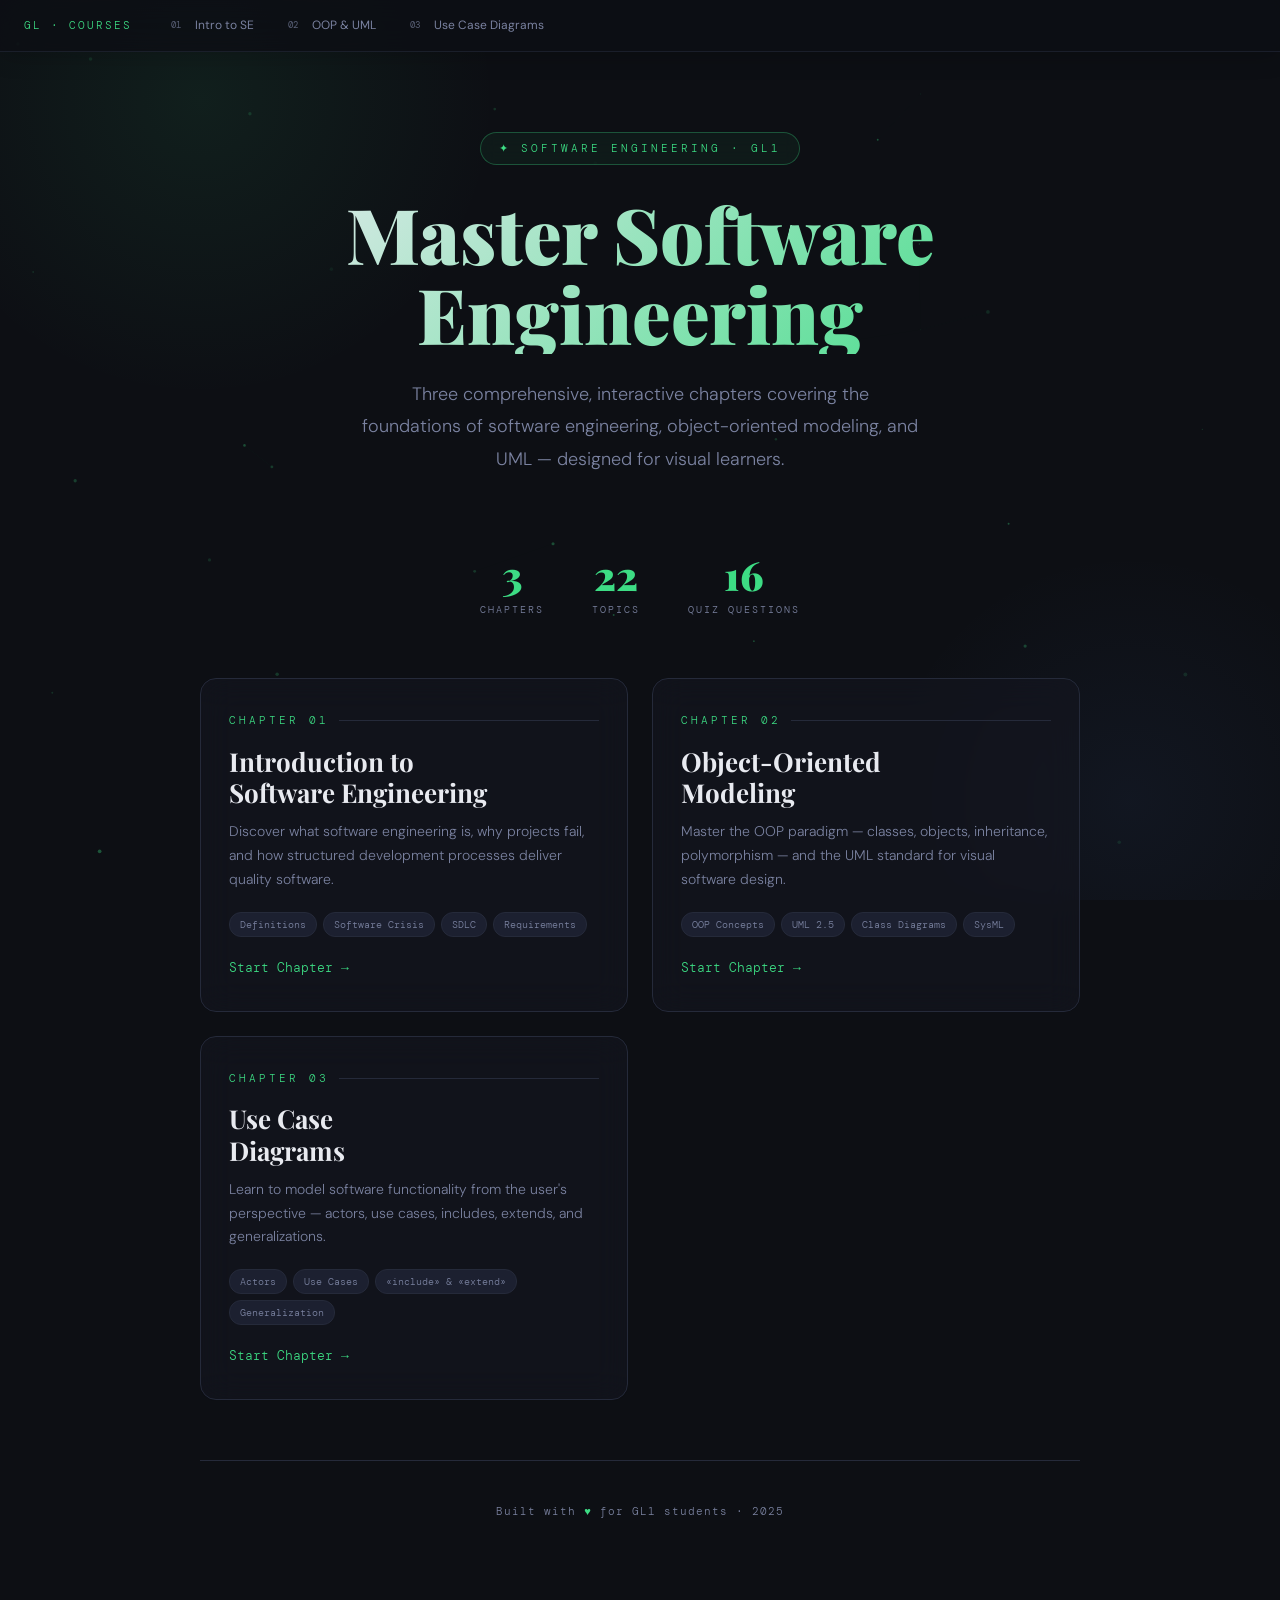
==== index.html @ 6710c25f "Initial commit" ====
<!DOCTYPE html>
<html lang="en">
<head>
<meta charset="UTF-8">
<meta name="viewport" content="width=device-width, initial-scale=1.0">
<title>GL — Software Engineering Courses</title>
<meta name="description" content="Interactive Software Engineering courses covering SE fundamentals, OOP & UML modeling, and Use Case Diagrams.">
<link rel="stylesheet" href="common.css">
<style>
  body { padding-top: 52px; overflow-x: hidden; }
  .sidebar, .hamburger { display: none !important; }
  .main { margin-left: 0; }

  /* Animated gradient background */
  .landing-bg {
    position: fixed;
    top: 0; left: 0; right: 0; bottom: 0;
    z-index: -1;
    background: var(--bg);
    overflow: hidden;
  }
  .landing-bg::before {
    content: '';
    position: absolute;
    width: 600px; height: 600px;
    border-radius: 50%;
    background: radial-gradient(circle, rgba(61,220,132,0.08), transparent 70%);
    top: -200px; left: -100px;
    animation: float1 15s ease-in-out infinite;
  }
  .landing-bg::after {
    content: '';
    position: absolute;
    width: 500px; height: 500px;
    border-radius: 50%;
    background: radial-gradient(circle, rgba(91,141,239,0.06), transparent 70%);
    bottom: -150px; right: -100px;
    animation: float2 18s ease-in-out infinite;
  }
  @keyframes float1 {
    0%, 100% { transform: translate(0, 0) scale(1); }
    33% { transform: translate(80px, 60px) scale(1.1); }
    66% { transform: translate(-40px, 30px) scale(0.95); }
  }
  @keyframes float2 {
    0%, 100% { transform: translate(0, 0) scale(1); }
    50% { transform: translate(-60px, -80px) scale(1.15); }
  }

  /* Particle canvas */
  #particles-canvas {
    position: fixed;
    top: 0; left: 0;
    width: 100%; height: 100%;
    z-index: -1;
    pointer-events: none;
  }

  .landing-container {
    max-width: 960px;
    margin: 0 auto;
    padding: 80px 40px 100px;
  }

  .landing-hero {
    text-align: center;
    margin-bottom: 80px;
  }

  .landing-badge {
    display: inline-flex;
    align-items: center;
    gap: 8px;
    font-family: 'DM Mono', monospace;
    font-size: 11px;
    color: var(--green);
    border: 1px solid rgba(61,220,132,0.3);
    padding: 6px 18px;
    border-radius: 20px;
    letter-spacing: 3px;
    text-transform: uppercase;
    margin-bottom: 28px;
    backdrop-filter: blur(8px);
    background: rgba(61,220,132,0.05);
    animation: badgePulse 3s ease-in-out infinite;
  }
  @keyframes badgePulse {
    0%, 100% { box-shadow: 0 0 0 0 rgba(61,220,132,0.15); }
    50% { box-shadow: 0 0 20px 4px rgba(61,220,132,0.1); }
  }

  .landing-hero h1 {
    font-family: 'Playfair Display', serif;
    font-size: clamp(48px, 6vw, 80px);
    font-weight: 900;
    line-height: 1.05;
    margin-bottom: 24px;
    background: linear-gradient(135deg, var(--text) 0%, var(--green) 50%, var(--blue) 100%);
    background-size: 200% 200%;
    -webkit-background-clip: text;
    -webkit-text-fill-color: transparent;
    background-clip: text;
    animation: gradientShift 6s ease-in-out infinite;
  }
  @keyframes gradientShift {
    0%, 100% { background-position: 0% 50%; }
    50% { background-position: 100% 50%; }
  }

  .landing-hero p {
    font-size: 18px;
    color: var(--muted);
    max-width: 560px;
    margin: 0 auto 40px;
    line-height: 1.8;
  }

  /* Stats bar */
  .stats-bar {
    display: flex;
    justify-content: center;
    gap: 48px;
    margin-bottom: 60px;
    flex-wrap: wrap;
  }
  .stat-item {
    text-align: center;
  }
  .stat-num {
    font-family: 'Playfair Display', serif;
    font-size: 40px;
    font-weight: 900;
    color: var(--green);
    line-height: 1;
    margin-bottom: 6px;
  }
  .stat-label {
    font-family: 'DM Mono', monospace;
    font-size: 10px;
    color: var(--muted);
    letter-spacing: 2px;
    text-transform: uppercase;
  }

  /* Course cards */
  .course-grid {
    display: grid;
    grid-template-columns: repeat(auto-fit, minmax(280px, 1fr));
    gap: 24px;
    margin-bottom: 60px;
  }

  .course-card {
    position: relative;
    background: rgba(20, 23, 32, 0.6);
    backdrop-filter: blur(16px);
    -webkit-backdrop-filter: blur(16px);
    border: 1px solid var(--border);
    border-radius: 16px;
    padding: 32px 28px;
    cursor: pointer;
    transition: all 0.4s cubic-bezier(0.23, 1, 0.32, 1);
    overflow: hidden;
    text-decoration: none;
    display: block;
  }
  .course-card::before {
    content: '';
    position: absolute;
    top: 0; left: 0;
    width: 100%; height: 3px;
    background: linear-gradient(90deg, var(--green), var(--blue));
    opacity: 0;
    transition: opacity 0.3s;
  }
  .course-card::after {
    content: '';
    position: absolute;
    inset: 0;
    border-radius: 16px;
    background: radial-gradient(circle at var(--mx, 50%) var(--my, 50%), rgba(61,220,132,0.06) 0%, transparent 60%);
    pointer-events: none;
    opacity: 0;
    transition: opacity 0.3s;
  }
  .course-card:hover {
    border-color: rgba(61,220,132,0.4);
    transform: translateY(-8px);
    box-shadow: 0 20px 60px rgba(0,0,0,0.4), 0 0 40px rgba(61,220,132,0.08);
  }
  .course-card:hover::before { opacity: 1; }
  .course-card:hover::after { opacity: 1; }

  .course-num {
    font-family: 'DM Mono', monospace;
    font-size: 11px;
    color: var(--green);
    letter-spacing: 3px;
    text-transform: uppercase;
    margin-bottom: 16px;
    display: flex;
    align-items: center;
    gap: 10px;
  }
  .course-num::after {
    content: '';
    flex: 1;
    height: 1px;
    background: var(--border);
  }

  .course-card h2 {
    font-family: 'Playfair Display', serif;
    font-size: 26px;
    font-weight: 700;
    margin-bottom: 12px;
    color: var(--text);
    line-height: 1.2;
  }
  .course-card p {
    font-size: 14px;
    color: var(--muted);
    line-height: 1.7;
    margin-bottom: 20px;
  }

  .course-topics {
    display: flex;
    gap: 6px;
    flex-wrap: wrap;
    margin-bottom: 20px;
  }
  .course-topics span {
    font-family: 'DM Mono', monospace;
    font-size: 10px;
    padding: 3px 10px;
    border-radius: 12px;
    background: var(--surface2);
    color: var(--muted);
    border: 1px solid var(--border);
  }

  .course-arrow {
    font-family: 'DM Mono', monospace;
    font-size: 13px;
    color: var(--green);
    display: flex;
    align-items: center;
    gap: 8px;
    transition: gap 0.3s;
  }
  .course-card:hover .course-arrow { gap: 14px; }

  /* Footer */
  .landing-footer {
    text-align: center;
    padding-top: 40px;
    border-top: 1px solid var(--border);
  }
  .landing-footer p {
    font-family: 'DM Mono', monospace;
    font-size: 11px;
    color: var(--muted);
    letter-spacing: 1px;
  }
  .landing-footer .accent { color: var(--green); }

  /* Stagger animations */
  .course-card {
    opacity: 0;
    transform: translateY(30px);
    animation: cardSlideIn 0.6s ease forwards;
  }
  .course-card:nth-child(1) { animation-delay: 0.2s; }
  .course-card:nth-child(2) { animation-delay: 0.35s; }
  .course-card:nth-child(3) { animation-delay: 0.5s; }

  @keyframes cardSlideIn {
    to { opacity: 1; transform: translateY(0); }
  }

  .stat-item {
    opacity: 0;
    animation: fadeUp 0.5s ease forwards;
  }
  .stat-item:nth-child(1) { animation-delay: 0.1s; }
  .stat-item:nth-child(2) { animation-delay: 0.2s; }
  .stat-item:nth-child(3) { animation-delay: 0.3s; }
  @keyframes fadeUp {
    from { opacity: 0; transform: translateY(20px); }
    to { opacity: 1; transform: translateY(0); }
  }

  @media (max-width: 600px) {
    .landing-container { padding: 40px 20px 60px; }
    .stats-bar { gap: 32px; }
    .course-grid { grid-template-columns: 1fr; }
  }
</style>
</head>
<body>

<!-- UNIFIED HEADER -->
<header class="site-header">
  <a class="site-header-brand" href="#">GL · Courses</a>
  <button class="site-header-toggle" onclick="document.querySelector('.site-header-nav').classList.toggle('open')">☰</button>
  <nav class="site-header-nav">
    <a href="software_engineering_course.html"><span class="nav-num">01</span> Intro to SE</a>
    <a href="oop-uml-course.html"><span class="nav-num">02</span> OOP & UML</a>
    <a href="uml-ucd-tutorial.html"><span class="nav-num">03</span> Use Case Diagrams</a>
  </nav>
</header>

<div class="landing-bg"></div>
<canvas id="particles-canvas"></canvas>

<div class="landing-container">

  <div class="landing-hero">
    <div class="landing-badge">✦ Software Engineering · GL1</div>
    <h1>Master Software<br>Engineering</h1>
    <p>Three comprehensive, interactive chapters covering the foundations of software engineering, object-oriented modeling, and UML — designed for visual learners.</p>
  </div>

  <div class="stats-bar">
    <div class="stat-item">
      <div class="stat-num" id="stat1">0</div>
      <div class="stat-label">Chapters</div>
    </div>
    <div class="stat-item">
      <div class="stat-num" id="stat2">0</div>
      <div class="stat-label">Topics</div>
    </div>
    <div class="stat-item">
      <div class="stat-num" id="stat3">0</div>
      <div class="stat-label">Quiz Questions</div>
    </div>
  </div>

  <div class="course-grid">
    <a class="course-card" href="software_engineering_course.html" id="card1">
      <div class="course-num">Chapter 01</div>
      <h2>Introduction to<br>Software Engineering</h2>
      <p>Discover what software engineering is, why projects fail, and how structured development processes deliver quality software.</p>
      <div class="course-topics">
        <span>Definitions</span>
        <span>Software Crisis</span>
        <span>SDLC</span>
        <span>Requirements</span>
      </div>
      <div class="course-arrow">Start Chapter →</div>
    </a>

    <a class="course-card" href="oop-uml-course.html" id="card2">
      <div class="course-num">Chapter 02</div>
      <h2>Object-Oriented<br>Modeling</h2>
      <p>Master the OOP paradigm — classes, objects, inheritance, polymorphism — and the UML standard for visual software design.</p>
      <div class="course-topics">
        <span>OOP Concepts</span>
        <span>UML 2.5</span>
        <span>Class Diagrams</span>
        <span>SysML</span>
      </div>
      <div class="course-arrow">Start Chapter →</div>
    </a>

    <a class="course-card" href="uml-ucd-tutorial.html" id="card3">
      <div class="course-num">Chapter 03</div>
      <h2>Use Case<br>Diagrams</h2>
      <p>Learn to model software functionality from the user's perspective — actors, use cases, includes, extends, and generalizations.</p>
      <div class="course-topics">
        <span>Actors</span>
        <span>Use Cases</span>
        <span>«include» & «extend»</span>
        <span>Generalization</span>
      </div>
      <div class="course-arrow">Start Chapter →</div>
    </a>
  </div>

  <div class="landing-footer">
    <p>Built with <span class="accent">♥</span> for GL1 students · 2025</p>
  </div>
</div>

<script>
// Animated counter
function animateCounter(id, target, duration = 1200) {
  const el = document.getElementById(id);
  let start = 0;
  const step = (timestamp) => {
    if (!start) start = timestamp;
    const progress = Math.min((timestamp - start) / duration, 1);
    const eased = 1 - Math.pow(1 - progress, 3);
    el.textContent = Math.round(eased * target);
    if (progress < 1) requestAnimationFrame(step);
  };
  requestAnimationFrame(step);
}
setTimeout(() => animateCounter('stat1', 3, 800), 300);
setTimeout(() => animateCounter('stat2', 22, 1000), 500);
setTimeout(() => animateCounter('stat3', 16, 1200), 700);

// Mouse glow on cards
document.querySelectorAll('.course-card').forEach(card => {
  card.addEventListener('mousemove', e => {
    const rect = card.getBoundingClientRect();
    card.style.setProperty('--mx', ((e.clientX - rect.left) / rect.width * 100) + '%');
    card.style.setProperty('--my', ((e.clientY - rect.top) / rect.height * 100) + '%');
  });
});

// Particle animation
(function() {
  const canvas = document.getElementById('particles-canvas');
  const ctx = canvas.getContext('2d');
  let particles = [];
  const count = 40;

  function resize() {
    canvas.width = window.innerWidth;
    canvas.height = window.innerHeight;
  }
  resize();
  window.addEventListener('resize', resize);

  class Particle {
    constructor() {
      this.reset();
    }
    reset() {
      this.x = Math.random() * canvas.width;
      this.y = Math.random() * canvas.height;
      this.vx = (Math.random() - 0.5) * 0.3;
      this.vy = (Math.random() - 0.5) * 0.3;
      this.radius = Math.random() * 1.5 + 0.5;
      this.opacity = Math.random() * 0.3 + 0.05;
    }
    update() {
      this.x += this.vx;
      this.y += this.vy;
      if (this.x < 0 || this.x > canvas.width) this.vx *= -1;
      if (this.y < 0 || this.y > canvas.height) this.vy *= -1;
    }
    draw() {
      ctx.beginPath();
      ctx.arc(this.x, this.y, this.radius, 0, Math.PI * 2);
      ctx.fillStyle = `rgba(61, 220, 132, ${this.opacity})`;
      ctx.fill();
    }
  }

  for (let i = 0; i < count; i++) particles.push(new Particle());

  function animate() {
    ctx.clearRect(0, 0, canvas.width, canvas.height);
    particles.forEach(p => { p.update(); p.draw(); });
    // Lines between close particles
    for (let i = 0; i < particles.length; i++) {
      for (let j = i + 1; j < particles.length; j++) {
        const dx = particles[i].x - particles[j].x;
        const dy = particles[i].y - particles[j].y;
        const dist = Math.sqrt(dx*dx + dy*dy);
        if (dist < 120) {
          ctx.beginPath();
          ctx.moveTo(particles[i].x, particles[i].y);
          ctx.lineTo(particles[j].x, particles[j].y);
          ctx.strokeStyle = `rgba(61, 220, 132, ${0.06 * (1 - dist/120)})`;
          ctx.lineWidth = 0.5;
          ctx.stroke();
        }
      }
    }
    requestAnimationFrame(animate);
  }
  animate();
})();
</script>
</body>
</html>
---- common.css ----
/* ============================================================
   GL COURSE — COMMON STYLESHEET
   Unified dark theme based on oop-uml-course design
   ============================================================ */

@import url('https://fonts.googleapis.com/css2?family=Playfair+Display:wght@400;700;900&family=DM+Mono:wght@300;400;500&family=DM+Sans:wght@300;400;500&display=swap');

:root {
  --bg: #0d0f14;
  --surface: #141720;
  --surface2: #1c2030;
  --border: #252a3a;
  --green: #3ddc84;
  --green-dim: #1a4033;
  --gold: #f0b429;
  --blue: #5b8def;
  --red: #e05f5f;
  --text: #e8eaf0;
  --muted: #7a82a0;
  --accent: #3ddc84;
}

* { margin: 0; padding: 0; box-sizing: border-box; }
html { scroll-behavior: smooth; }

body {
  background: var(--bg);
  color: var(--text);
  font-family: 'DM Sans', sans-serif;
  font-weight: 300;
  line-height: 1.7;
  overflow-x: hidden;
}

/* Scroll-to-top button */
.scroll-top-btn {
  position: fixed;
  bottom: 28px; right: 28px;
  width: 44px; height: 44px;
  border-radius: 12px;
  background: rgba(61,220,132,0.15);
  backdrop-filter: blur(12px);
  -webkit-backdrop-filter: blur(12px);
  border: 1px solid rgba(61,220,132,0.25);
  color: var(--green);
  font-size: 20px;
  cursor: pointer;
  z-index: 999;
  display: flex; align-items: center; justify-content: center;
  opacity: 0; pointer-events: none;
  transform: translateY(12px);
  transition: all 0.3s cubic-bezier(0.23,1,0.32,1);
}
.scroll-top-btn.visible { opacity: 1; pointer-events: auto; transform: translateY(0); }
.scroll-top-btn:hover { background: var(--green); color: #0d1a14; transform: translateY(-3px); box-shadow: 0 8px 24px rgba(61,220,132,0.25); }

/* Stagger entrance for cards */
.card-grid .card, .def-grid .def-card, .quality-card, .model-card, .actor-card {
  opacity: 0;
  animation: staggerIn 0.5s ease forwards;
}
@keyframes staggerIn {
  from { opacity: 0; transform: translateY(18px); }
  to { opacity: 1; transform: translateY(0); }
}
.card-grid .card:nth-child(1), .def-grid .def-card:nth-child(1) { animation-delay: 0.05s; }
.card-grid .card:nth-child(2), .def-grid .def-card:nth-child(2) { animation-delay: 0.1s; }
.card-grid .card:nth-child(3), .def-grid .def-card:nth-child(3) { animation-delay: 0.15s; }
.card-grid .card:nth-child(4) { animation-delay: 0.2s; }
.card-grid .card:nth-child(5) { animation-delay: 0.25s; }

/* ============================================================
   UNIFIED TOP HEADER — CROSS-PAGE NAVIGATION
   ============================================================ */
.site-header {
  position: fixed;
  top: 0; left: 0; right: 0;
  z-index: 500;
  height: 52px;
  background: rgba(13, 15, 20, 0.85);
  backdrop-filter: blur(20px) saturate(1.4);
  -webkit-backdrop-filter: blur(20px) saturate(1.4);
  border-bottom: 1px solid rgba(37, 42, 58, 0.6);
  display: flex;
  align-items: center;
  padding: 0 24px;
  gap: 8px;
  box-shadow: 0 4px 24px rgba(0,0,0,0.2);
}

.site-header-brand {
  font-family: 'DM Mono', monospace;
  font-size: 11px;
  color: var(--green);
  letter-spacing: 2px;
  text-transform: uppercase;
  margin-right: 16px;
  flex-shrink: 0;
  text-decoration: none;
}

.site-header-nav {
  display: flex;
  gap: 4px;
  flex-wrap: wrap;
  list-style: none;
}

.site-header-nav a {
  display: inline-flex;
  align-items: center;
  gap: 6px;
  padding: 6px 14px;
  border-radius: 6px;
  font-size: 12px;
  font-weight: 400;
  color: var(--muted);
  text-decoration: none;
  transition: all 0.2s ease;
  border: 1px solid transparent;
  white-space: nowrap;
}

.site-header-nav a:hover {
  color: var(--text);
  background: var(--surface2);
}

.site-header-nav a.active {
  color: var(--green);
  background: var(--green-dim);
  border-color: #2a5042;
}

.site-header-nav .nav-num {
  font-family: 'DM Mono', monospace;
  font-size: 9px;
  color: var(--muted);
  opacity: 0.7;
}

/* Offset body for fixed header */
body {
  padding-top: 52px;
}

/* Mobile header */
.site-header-toggle {
  display: none;
  background: none;
  border: none;
  color: var(--text);
  font-size: 20px;
  cursor: pointer;
  padding: 4px 8px;
  margin-left: auto;
}

@media (max-width: 768px) {
  .site-header {
    flex-wrap: wrap;
    height: auto;
    padding: 10px 16px;
  }
  .site-header-toggle {
    display: block;
  }
  .site-header-nav {
    display: none;
    width: 100%;
    flex-direction: column;
    padding-top: 8px;
  }
  .site-header-nav.open {
    display: flex;
  }
  .site-header-nav a {
    padding: 10px 14px;
  }
}

/* ============================================================
   SIDEBAR
   ============================================================ */
.sidebar {
  position: fixed;
  left: 0; top: 52px; bottom: 0;
  width: 260px;
  background: rgba(20, 23, 32, 0.92);
  backdrop-filter: blur(16px);
  -webkit-backdrop-filter: blur(16px);
  border-right: 1px solid rgba(37, 42, 58, 0.5);
  padding: 32px 0;
  overflow-y: auto;
  z-index: 100;
  transition: transform 0.35s cubic-bezier(0.23,1,0.32,1);
}

.logo {
  padding: 0 24px 28px;
  border-bottom: 1px solid var(--border);
  margin-bottom: 20px;
}

.logo-label {
  font-family: 'DM Mono', monospace;
  font-size: 10px;
  color: var(--green);
  letter-spacing: 3px;
  text-transform: uppercase;
  display: block;
  margin-bottom: 4px;
}

.logo-title {
  font-family: 'Playfair Display', serif;
  font-size: 18px;
  font-weight: 700;
  line-height: 1.2;
}

.nav-section {
  padding: 0 16px;
  margin-bottom: 8px;
}

.nav-section-title {
  font-family: 'DM Mono', monospace;
  font-size: 9px;
  color: var(--muted);
  letter-spacing: 2px;
  text-transform: uppercase;
  padding: 8px 8px 6px;
}

.nav-item {
  display: block;
  padding: 9px 12px;
  border-radius: 8px;
  font-size: 13px;
  color: var(--muted);
  cursor: pointer;
  transition: all 0.2s;
  text-decoration: none;
  border: 1px solid transparent;
  margin-bottom: 2px;
  background: none;
  width: 100%;
  text-align: left;
  font-family: 'DM Sans', sans-serif;
}

.nav-item:hover { color: var(--text); background: var(--surface2); }
.nav-item.active {
  color: var(--green);
  background: var(--green-dim);
  border-color: #2a5042;
}

.nav-num {
  font-family: 'DM Mono', monospace;
  font-size: 10px;
  color: var(--muted);
  margin-right: 8px;
}

/* ============================================================
   MAIN CONTENT AREA
   ============================================================ */
.main {
  margin-left: 260px;
  min-height: 100vh;
}

.section {
  display: none;
  padding: 60px 80px;
  max-width: 860px;
  animation: fadeIn 0.4s ease;
}

.section.active { display: block; }

@keyframes fadeIn {
  from { opacity: 0; transform: translateY(16px); }
  to { opacity: 1; transform: translateY(0); }
}

/* ============================================================
   HERO
   ============================================================ */
.hero {
  min-height: 100vh;
  display: flex;
  flex-direction: column;
  justify-content: center;
  padding: 80px;
  background: radial-gradient(ellipse at 20% 50%, rgba(26,40,64,0.7) 0%, transparent 60%),
              radial-gradient(ellipse at 80% 20%, rgba(26,48,32,0.5) 0%, transparent 50%),
              radial-gradient(circle at 50% 80%, rgba(91,141,239,0.04) 0%, transparent 40%);
}

.hero-tag {
  font-family: 'DM Mono', monospace;
  font-size: 11px;
  color: var(--green);
  letter-spacing: 3px;
  text-transform: uppercase;
  margin-bottom: 20px;
  display: flex;
  align-items: center;
  gap: 12px;
}

.hero-tag::before {
  content: '';
  display: block;
  width: 32px;
  height: 1px;
  background: var(--green);
}

.hero h1 {
  font-family: 'Playfair Display', serif;
  font-size: clamp(42px, 5vw, 68px);
  font-weight: 900;
  line-height: 1.05;
  margin-bottom: 24px;
  max-width: 700px;
}

.hero h1 em {
  font-style: italic;
  color: var(--green);
}

.hero p {
  font-size: 17px;
  color: var(--muted);
  max-width: 500px;
  margin-bottom: 40px;
  line-height: 1.8;
}

.btn-start {
  display: inline-flex;
  align-items: center;
  gap: 10px;
  background: var(--green);
  color: #0d1a14;
  font-family: 'DM Mono', monospace;
  font-size: 13px;
  font-weight: 500;
  letter-spacing: 1px;
  padding: 14px 28px;
  border-radius: 8px;
  cursor: pointer;
  border: none;
  transition: all 0.2s;
  text-transform: uppercase;
}

.btn-start:hover { background: #52f09a; transform: translateY(-2px); box-shadow: 0 8px 24px rgba(61,220,132,0.3); }

.toc-grid {
  display: grid;
  grid-template-columns: 1fr 1fr;
  gap: 12px;
  margin-top: 48px;
}

.toc-card {
  background: rgba(20, 23, 32, 0.6);
  backdrop-filter: blur(8px);
  border: 1px solid var(--border);
  border-radius: 10px;
  padding: 16px 20px;
  cursor: pointer;
  transition: all 0.35s cubic-bezier(0.23,1,0.32,1);
}

.toc-card:hover {
  border-color: var(--green);
  background: var(--green-dim);
  transform: translateY(-3px);
  box-shadow: 0 8px 24px rgba(0,0,0,0.3);
}

.toc-card-num {
  font-family: 'DM Mono', monospace;
  font-size: 10px;
  color: var(--green);
  margin-bottom: 4px;
}

.toc-card-title { font-size: 14px; color: var(--text); }

/* ============================================================
   TYPOGRAPHY
   ============================================================ */
.section-tag {
  font-family: 'DM Mono', monospace;
  font-size: 10px;
  color: var(--green);
  letter-spacing: 3px;
  text-transform: uppercase;
  display: flex;
  align-items: center;
  gap: 12px;
  margin-bottom: 16px;
}

.section-tag::before {
  content: '';
  display: block;
  width: 24px; height: 1px;
  background: var(--green);
}

h2 {
  font-family: 'Playfair Display', serif;
  font-size: 42px;
  font-weight: 700;
  line-height: 1.15;
  margin-bottom: 32px;
}

h3 {
  font-family: 'Playfair Display', serif;
  font-size: 22px;
  font-weight: 700;
  margin: 40px 0 16px;
  color: var(--text);
}

p { font-size: 16px; color: var(--muted); margin-bottom: 16px; line-height: 1.85; }
p strong { color: var(--text); font-weight: 500; }

/* ============================================================
   CARDS
   ============================================================ */
.card-grid {
  display: grid;
  grid-template-columns: repeat(auto-fit, minmax(200px, 1fr));
  gap: 16px;
  margin: 28px 0;
}

.card {
  background: rgba(20, 23, 32, 0.7);
  backdrop-filter: blur(8px);
  border: 1px solid var(--border);
  border-radius: 12px;
  padding: 24px;
  position: relative;
  overflow: hidden;
  transition: all 0.35s cubic-bezier(0.23,1,0.32,1);
}

.card:hover {
  border-color: rgba(61,220,132,0.4);
  transform: translateY(-5px);
  box-shadow: 0 12px 40px rgba(0,0,0,0.3), 0 0 20px rgba(61,220,132,0.06);
}

.card-icon {
  font-size: 28px;
  margin-bottom: 12px;
  display: block;
}

.card-title {
  font-family: 'DM Mono', monospace;
  font-size: 12px;
  color: var(--green);
  margin-bottom: 8px;
  text-transform: uppercase;
  letter-spacing: 1px;
}

.card-body { font-size: 14px; color: var(--muted); line-height: 1.6; }

/* ============================================================
   DEFINITION BOX
   ============================================================ */
.def-box {
  background: var(--surface2);
  border-left: 3px solid var(--green);
  border-radius: 0 10px 10px 0;
  padding: 20px 24px;
  margin: 24px 0;
}

.def-box .def-label {
  font-family: 'DM Mono', monospace;
  font-size: 10px;
  color: var(--green);
  letter-spacing: 2px;
  text-transform: uppercase;
  margin-bottom: 6px;
}

.def-box p { margin: 0; font-size: 15px; }

/* ============================================================
   CODE BLOCK
   ============================================================ */
.code-block {
  background: #0a0c10;
  border: 1px solid var(--border);
  border-radius: 10px;
  padding: 20px 24px;
  font-family: 'DM Mono', monospace;
  font-size: 13px;
  line-height: 1.8;
  margin: 20px 0;
  overflow-x: auto;
  color: #c9d1e9;
}

.code-block .kw { color: var(--blue); }
.code-block .cn { color: var(--gold); }
.code-block .cm { color: var(--muted); font-style: italic; }
.code-block .st { color: var(--green); }

/* ============================================================
   UML CLASS DIAGRAMS
   ============================================================ */
.uml-class {
  background: var(--surface);
  border: 2px solid var(--blue);
  border-radius: 4px;
  width: 220px;
  margin: 20px auto;
  font-family: 'DM Mono', monospace;
  font-size: 13px;
  overflow: hidden;
}

.uml-class-name {
  background: var(--blue);
  color: #0d0f14;
  font-weight: 500;
  text-align: center;
  padding: 8px;
  font-size: 14px;
  letter-spacing: 0.5px;
}

.uml-class-section {
  padding: 10px 14px;
  border-top: 1px solid var(--border);
  color: var(--muted);
  font-size: 12px;
}

.uml-class-section div { padding: 2px 0; }

/* ============================================================
   DIAGRAM AREA
   ============================================================ */
.diagram-area {
  background: var(--surface2);
  border: 1px solid var(--border);
  border-radius: 12px;
  padding: 32px;
  margin: 28px 0;
  text-align: center;
}

/* ============================================================
   PILLS / BADGES
   ============================================================ */
.pill {
  display: inline-block;
  background: var(--green-dim);
  color: var(--green);
  border: 1px solid #2a5042;
  border-radius: 20px;
  padding: 4px 14px;
  font-family: 'DM Mono', monospace;
  font-size: 11px;
  margin: 4px;
  letter-spacing: 0.5px;
}

.pill.blue { background: #1a2040; color: var(--blue); border-color: #2a3060; }
.pill.gold { background: #2a2010; color: var(--gold); border-color: #4a3820; }
.pill.red { background: #2a1010; color: var(--red); border-color: #4a2020; }

/* ============================================================
   TABLE
   ============================================================ */
table {
  width: 100%;
  border-collapse: collapse;
  margin: 24px 0;
  font-size: 14px;
}

thead tr {
  background: var(--surface2);
  border-bottom: 2px solid var(--green);
}

th {
  padding: 12px 16px;
  text-align: left;
  font-family: 'DM Mono', monospace;
  font-size: 11px;
  color: var(--green);
  letter-spacing: 1px;
  text-transform: uppercase;
}

td {
  padding: 12px 16px;
  border-bottom: 1px solid var(--border);
  color: var(--muted);
}

tr:hover td { background: var(--surface2); color: var(--text); }

/* ============================================================
   QUOTE
   ============================================================ */
.quote {
  border-left: 2px solid var(--gold);
  padding: 16px 24px;
  margin: 28px 0;
  font-family: 'Playfair Display', serif;
  font-style: italic;
  font-size: 18px;
  color: var(--text);
}

.quote cite {
  display: block;
  font-family: 'DM Mono', monospace;
  font-style: normal;
  font-size: 11px;
  color: var(--gold);
  margin-top: 8px;
  letter-spacing: 1px;
}

/* ============================================================
   PROGRESS BAR
   ============================================================ */
.progress-bar {
  height: 4px;
  background: var(--border);
  border-radius: 3px;
  margin: 28px 0 40px;
  overflow: hidden;
}

.progress-fill {
  height: 100%;
  background: linear-gradient(90deg, var(--green), var(--blue), var(--green));
  background-size: 200% 100%;
  border-radius: 3px;
  transition: width 0.6s cubic-bezier(0.23,1,0.32,1);
  animation: shimmer 3s ease-in-out infinite;
  box-shadow: 0 0 8px rgba(61,220,132,0.3);
}
@keyframes shimmer {
  0%, 100% { background-position: 0% 50%; }
  50% { background-position: 100% 50%; }
}

/* ============================================================
   NAVIGATION BUTTONS
   ============================================================ */
.nav-buttons {
  display: flex;
  gap: 16px;
  margin-top: 60px;
  padding-top: 32px;
  border-top: 1px solid var(--border);
}

.btn-nav {
  flex: 1;
  padding: 14px 20px;
  border-radius: 8px;
  font-family: 'DM Mono', monospace;
  font-size: 12px;
  letter-spacing: 1px;
  cursor: pointer;
  text-transform: uppercase;
  transition: all 0.2s;
  border: 1px solid var(--border);
  background: var(--surface);
  color: var(--muted);
  text-align: center;
}

.btn-nav:hover { border-color: var(--green); color: var(--green); }
.btn-nav.primary { background: var(--green); color: #0d1a14; border-color: var(--green); }
.btn-nav.primary:hover { background: #52f09a; }

/* ============================================================
   QUIZ
   ============================================================ */
.quiz-question {
  background: var(--surface);
  border: 1px solid var(--border);
  border-radius: 12px;
  padding: 28px;
  margin: 24px 0;
}

.quiz-q { font-size: 16px; color: var(--text); margin-bottom: 20px; font-weight: 400; }

.quiz-options { display: flex; flex-direction: column; gap: 10px; }

.quiz-option {
  padding: 13px 18px;
  border-radius: 8px;
  border: 1px solid var(--border);
  background: var(--surface2);
  cursor: pointer;
  font-size: 14px;
  color: var(--muted);
  transition: all 0.25s cubic-bezier(0.23,1,0.32,1);
  text-align: left;
  font-family: 'DM Sans', sans-serif;
}

.quiz-option:hover:not(.correct):not(.wrong) {
  border-color: var(--blue);
  color: var(--text);
  transform: translateX(4px);
  box-shadow: 0 2px 12px rgba(91,141,239,0.1);
}
.quiz-option.correct { border-color: var(--green); background: var(--green-dim); color: var(--green); }
.quiz-option.wrong { border-color: var(--red); background: #2a1010; color: var(--red); }

.quiz-feedback {
  margin-top: 14px;
  padding: 12px 16px;
  border-radius: 8px;
  font-size: 14px;
  display: none;
}

.quiz-feedback.show,
.quiz-feedback.correct,
.quiz-feedback.wrong { display: block; }
.quiz-feedback.correct { background: var(--green-dim); color: var(--green); border: 1px solid #2a5042; }
.quiz-feedback.wrong { background: #2a1010; color: var(--red); border: 1px solid #4a2020; }

/* ============================================================
   RELATIONSHIPS & HIGHLIGHTS
   ============================================================ */
.rel-diagram {
  display: flex;
  align-items: center;
  justify-content: center;
  gap: 0;
  margin: 24px 0;
  flex-wrap: wrap;
}

.rel-node {
  background: var(--surface);
  border: 2px solid var(--blue);
  border-radius: 8px;
  padding: 10px 20px;
  font-family: 'DM Mono', monospace;
  font-size: 13px;
  color: var(--blue);
}

.rel-arrow {
  font-size: 24px;
  color: var(--muted);
  padding: 0 8px;
}

.highlight { color: var(--green); }

/* ============================================================
   SVG HELPERS
   ============================================================ */
.svg-wrap { overflow-x: auto; }
svg text { font-family: 'DM Mono', monospace; }

/* ============================================================
   CALLOUT / HIGHLIGHT BOX (ported from other pages)
   ============================================================ */
.callout {
  border-left: 3px solid var(--blue);
  background: var(--surface2);
  padding: 16px 20px;
  border-radius: 0 10px 10px 0;
  margin: 24px 0;
  font-size: 15px;
  color: var(--muted);
}
.callout.orange { border-color: var(--gold); }
.callout.green { border-color: var(--green); }
.callout strong { display: block; margin-bottom: 6px; font-weight: 500; color: var(--text); }

.highlight-box {
  background: var(--green-dim);
  border-left: 4px solid var(--green);
  border-radius: 0 10px 10px 0;
  padding: 16px 20px;
  margin: 24px 0;
  font-size: 15px;
  line-height: 1.7;
  color: var(--green);
  font-weight: 400;
}

/* ============================================================
   STEPS
   ============================================================ */
.steps { counter-reset: step; }
.step {
  display: flex; gap: 16px; margin-bottom: 20px;
  align-items: flex-start;
}
.step-num {
  counter-increment: step;
  flex-shrink: 0;
  width: 36px; height: 36px;
  background: var(--green);
  color: #0d1a14;
  border-radius: 8px;
  display: flex; align-items: center; justify-content: center;
  font-family: 'DM Mono', monospace;
  font-size: 13px; font-weight: 500;
}
.step-num::before { content: counter(step); }
.step-body { padding-top: 4px; }
.step-body strong { display: block; font-weight: 500; margin-bottom: 4px; color: var(--text); }

/* ============================================================
   DIAGRAM WRAP (for inline SVG diagrams)
   ============================================================ */
.diagram-wrap {
  background: var(--surface2);
  border: 1px solid var(--border);
  border-radius: 12px;
  padding: 24px;
  margin: 24px 0;
  overflow-x: auto;
  text-align: center;
}
.diagram-wrap svg { display: block; margin: 0 auto; max-width: 100%; }

/* ============================================================
   EXAMPLE BOX
   ============================================================ */
.example-box {
  border: 2px dashed var(--blue);
  border-radius: 10px;
  padding: 20px;
  margin: 24px 0;
  background: rgba(91, 141, 239, 0.05);
  color: var(--muted);
  font-size: 14px;
}
.example-box .ex-label {
  font-family: 'DM Mono', monospace;
  font-size: 10px;
  color: var(--blue);
  text-transform: uppercase;
  letter-spacing: 2px;
  margin-bottom: 8px;
}

/* ============================================================
   BADGE
   ============================================================ */
.badge {
  display: inline-block;
  font-family: 'DM Mono', monospace;
  font-size: 10px; padding: 3px 10px;
  border-radius: 4px; font-weight: 500;
  letter-spacing: 0.5px; text-transform: uppercase;
  margin-right: 4px;
}
.badge-blue { background: #1a2040; color: var(--blue); }
.badge-orange { background: #2a2010; color: var(--gold); }
.badge-green { background: var(--green-dim); color: var(--green); }

/* ============================================================
   RELATION TABS
   ============================================================ */
.relation-tabs {
  display: flex; gap: 8px; flex-wrap: wrap;
  margin-bottom: 16px;
}
.rtab {
  font-family: 'DM Mono', monospace;
  font-size: 12px; padding: 8px 16px;
  border-radius: 8px;
  border: 1px solid var(--border);
  background: transparent; cursor: pointer;
  transition: all 0.2s; color: var(--muted);
  font-weight: 400;
}
.rtab.active, .rtab:hover {
  background: var(--green); border-color: var(--green);
  color: #0d1a14;
}
.rpanel { display: none; }
.rpanel.active { display: block; }

/* ============================================================
   SCROLLSPY DOTS
   ============================================================ */
.scrollspy {
  position: fixed; right: 1.5rem; top: 50%;
  transform: translateY(-50%);
  display: flex; flex-direction: column; gap: 8px;
  z-index: 50;
}
.spy-dot {
  width: 8px; height: 8px;
  border-radius: 50%;
  background: var(--border);
  cursor: pointer;
  transition: background 0.2s, transform 0.2s;
  border: none;
}
.spy-dot.active { background: var(--green); transform: scale(1.5); }

/* ============================================================
   PROGRESS BAR (alternate for non-sidebar pages)
   ============================================================ */
.progress-bar-wrap {
  max-width: 560px; margin: 0 auto;
  background: rgba(255,255,255,.08);
  border-radius: 4px; height: 6px; overflow: hidden;
}
.progress-bar-fill {
  height: 100%; background: var(--green);
  width: 0%; transition: width 0.5s ease;
  border-radius: 4px;
}
.progress-label {
  font-family: 'DM Mono', monospace;
  font-size: 12px; color: var(--muted);
  margin-top: 8px;
}

/* ============================================================
   TWO COLUMN LAYOUT
   ============================================================ */
.two-col {
  display: grid;
  grid-template-columns: 1fr 1fr;
  gap: 16px;
  margin-bottom: 28px;
}
@media (max-width: 700px) { .two-col { grid-template-columns: 1fr; } }

.info-box {
  background: var(--surface);
  border-radius: 12px;
  padding: 20px;
  border: 1px solid var(--border);
}
.info-box h4 {
  font-family: 'Playfair Display', serif;
  font-weight: 700;
  font-size: 15px;
  margin-bottom: 12px;
  color: var(--green);
  padding-bottom: 8px;
  border-bottom: 2px solid var(--border);
}
.info-box ul {
  list-style: none;
  display: flex;
  flex-direction: column;
  gap: 6px;
}
.info-box ul li {
  font-size: 14px;
  color: var(--muted);
  padding-left: 16px;
  position: relative;
  line-height: 1.6;
}
.info-box ul li::before {
  content: '▸';
  position: absolute;
  left: 0;
  color: var(--green);
}

/* ============================================================
   TIMELINE
   ============================================================ */
.timeline {
  position: relative;
  padding-left: 32px;
}
.timeline::before {
  content: '';
  position: absolute;
  left: 0; top: 0; bottom: 0;
  width: 2px;
  background: var(--border);
}
.timeline-item {
  position: relative;
  margin-bottom: 24px;
}
.timeline-dot {
  position: absolute;
  left: -38px;
  top: 6px;
  width: 14px; height: 14px;
  border-radius: 50%;
  background: var(--green);
  border: 2px solid var(--bg);
  box-shadow: 0 0 0 3px var(--green-dim);
}
.timeline-item .incident-card {
  background: var(--surface);
  border-radius: 12px;
  padding: 20px 24px;
  border: 1px solid var(--border);
}
.incident-badge {
  font-family: 'DM Mono', monospace;
  font-size: 10px;
  background: rgba(240,180,41,0.15);
  color: var(--gold);
  padding: 3px 10px;
  border-radius: 20px;
  text-transform: uppercase;
  letter-spacing: 1px;
  display: inline-block;
  margin-bottom: 8px;
}
.incident-card h3 {
  font-family: 'Playfair Display', serif;
  font-weight: 700;
  font-size: 16px;
  margin-bottom: 6px;
  color: var(--text);
}
.incident-card p {
  font-size: 14px;
  color: var(--muted);
  line-height: 1.6;
}

/* ============================================================
   FORMULA BOX
   ============================================================ */
.formula-box {
  background: var(--surface);
  border: 1px solid var(--border);
  color: var(--text);
  border-radius: 12px;
  padding: 20px 28px;
  margin: 24px 0;
  font-family: 'DM Mono', monospace;
  font-size: 14px;
  text-align: center;
  letter-spacing: 0.5px;
}
.formula-box span {
  color: var(--green);
  font-weight: 500;
}

/* ============================================================
   QUALITY GRID (software engineering)
   ============================================================ */
.quality-grid {
  display: grid;
  grid-template-columns: repeat(auto-fill, minmax(240px, 1fr));
  gap: 12px;
  margin-bottom: 28px;
}
.quality-card {
  background: var(--surface);
  border-radius: 12px;
  padding: 16px 20px;
  border: 1px solid var(--border);
  display: flex;
  align-items: flex-start;
  gap: 12px;
  transition: border-color 0.2s;
}
.quality-card:hover { border-color: var(--green); }
.quality-dot {
  width: 10px; height: 10px;
  border-radius: 50%;
  background: var(--green);
  margin-top: 5px;
  flex-shrink: 0;
}
.quality-card h4 {
  font-family: 'DM Mono', monospace;
  font-size: 12px;
  color: var(--green);
  margin-bottom: 4px;
  text-transform: uppercase;
  letter-spacing: 1px;
}
.quality-card p {
  font-size: 13px;
  color: var(--muted);
  line-height: 1.5;
  margin: 0;
}

/* ============================================================
   PROCESS STEPS
   ============================================================ */
.process-steps {
  display: flex;
  flex-direction: column;
  gap: 12px;
  margin-bottom: 28px;
}
.process-step {
  background: var(--surface);
  border-radius: 12px;
  padding: 18px 24px;
  border: 1px solid var(--border);
  display: flex;
  gap: 16px;
  align-items: flex-start;
  transition: border-color 0.2s;
}
.process-step:hover { border-color: var(--green); }
.process-step .step-num {
  width: 36px; height: 36px;
  border-radius: 8px;
  background: var(--green);
  color: #0d1a14;
  display: flex; align-items: center; justify-content: center;
  font-family: 'DM Mono', monospace;
  font-weight: 500;
  font-size: 14px;
  flex-shrink: 0;
}
.step-body h3 {
  font-family: 'DM Mono', monospace;
  font-size: 13px;
  font-weight: 500;
  margin: 0 0 4px 0;
  color: var(--text);
  text-transform: uppercase;
  letter-spacing: 0.5px;
}
.step-body p {
  font-size: 14px;
  color: var(--muted);
  line-height: 1.6;
  margin: 0;
}

/* ============================================================
   MODEL CARDS
   ============================================================ */
.model-grid {
  display: grid;
  grid-template-columns: repeat(auto-fill, minmax(280px, 1fr));
  gap: 16px;
  margin-bottom: 28px;
}
.model-card {
  background: var(--surface);
  border-radius: 12px;
  border: 1px solid var(--border);
  overflow: hidden;
  transition: border-color 0.2s;
}
.model-card:hover { border-color: var(--green); }
.model-header {
  background: var(--green-dim);
  padding: 14px 20px;
  border-bottom: 1px solid var(--border);
}
.model-header h3 {
  font-family: 'DM Mono', monospace;
  font-weight: 500;
  font-size: 13px;
  color: var(--green);
  margin: 0;
  text-transform: uppercase;
  letter-spacing: 0.5px;
}
.model-body {
  padding: 16px 20px;
}
.model-body ul {
  list-style: none;
  display: flex;
  flex-direction: column;
  gap: 8px;
}
.model-body ul li {
  font-size: 13px;
  color: var(--muted);
  padding-left: 16px;
  position: relative;
  line-height: 1.5;
}
.model-body ul li::before {
  content: '→';
  position: absolute;
  left: 0;
  color: var(--green);
}

/* ============================================================
   ACTORS GRID
   ============================================================ */
.actors-grid {
  display: grid;
  grid-template-columns: repeat(2, 1fr);
  gap: 16px;
  margin-bottom: 28px;
}
@media (max-width: 600px) { .actors-grid { grid-template-columns: 1fr; } }

.actor-card {
  background: var(--surface);
  border-radius: 12px;
  padding: 20px;
  border: 1px solid var(--border);
  display: flex;
  gap: 16px;
  align-items: flex-start;
  transition: border-color 0.2s;
}
.actor-card:hover { border-color: var(--green); }
.actor-avatar {
  width: 44px; height: 44px;
  border-radius: 10px;
  display: flex; align-items: center; justify-content: center;
  font-size: 22px;
  background: var(--green-dim);
  flex-shrink: 0;
}
.actor-info h4 {
  font-family: 'DM Mono', monospace;
  font-weight: 500;
  font-size: 13px;
  color: var(--green);
  margin-bottom: 4px;
  text-transform: uppercase;
  letter-spacing: 0.5px;
}
.actor-info p {
  font-size: 13px;
  color: var(--muted);
  line-height: 1.5;
  margin: 0;
}

/* ============================================================
   NEED CLASSIFIER
   ============================================================ */
.classifier {
  background: var(--surface);
  border-radius: 12px;
  padding: 28px;
  border: 1px solid var(--border);
  margin-bottom: 28px;
}
.classifier h3 {
  font-family: 'Playfair Display', serif;
  font-weight: 700;
  font-size: 18px;
  margin-bottom: 20px;
  color: var(--text);
}
.need-list {
  display: flex;
  flex-direction: column;
  gap: 8px;
}
.need-item {
  display: flex;
  align-items: center;
  gap: 12px;
  padding: 12px 16px;
  border-radius: 8px;
  background: var(--surface2);
  font-size: 14px;
  cursor: pointer;
  transition: all 0.2s;
  border: 1px solid transparent;
  color: var(--muted);
}
.need-item:hover { border-color: var(--green); }
.need-badge {
  padding: 2px 10px;
  border-radius: 20px;
  font-size: 10px;
  font-weight: 500;
  font-family: 'DM Mono', monospace;
  min-width: 32px;
  text-align: center;
  opacity: 0;
  transition: opacity 0.3s;
}
.need-badge.F { background: var(--green-dim); color: var(--green); }
.need-badge.NF { background: #1a2040; color: var(--blue); }
.need-badge.show { opacity: 1; }
.reveal-btn {
  margin-top: 16px;
  padding: 10px 20px;
  background: var(--green);
  color: #0d1a14;
  border: none;
  border-radius: 8px;
  font-size: 13px;
  font-family: 'DM Mono', monospace;
  cursor: pointer;
  transition: background 0.2s;
  text-transform: uppercase;
  letter-spacing: 1px;
}
.reveal-btn:hover { background: #52f09a; }

/* ============================================================
   NEXT / GENERIC BUTTON
   ============================================================ */
.next-btn {
  margin-top: 24px;
  padding: 12px 24px;
  background: var(--green);
  color: #0d1a14;
  border: none;
  border-radius: 8px;
  font-size: 13px;
  font-family: 'DM Mono', monospace;
  font-weight: 500;
  cursor: pointer;
  transition: all 0.2s;
  display: inline-flex;
  align-items: center;
  gap: 8px;
  text-transform: uppercase;
  letter-spacing: 1px;
}
.next-btn:hover { background: #52f09a; transform: translateY(-2px); }

/* DEF BLOCKS (software engineering) */
.def-block {
  background: var(--surface);
  border-radius: 12px;
  padding: 20px 24px;
  border: 1px solid var(--border);
  margin-bottom: 16px;
  display: flex;
  gap: 16px;
  align-items: flex-start;
  transition: border-color 0.2s;
}
.def-block:hover { border-color: var(--green); }
.def-num {
  font-family: 'Playfair Display', serif;
  font-weight: 900;
  font-size: 24px;
  color: var(--border);
  min-width: 36px;
  line-height: 1;
}
.def-block h3 {
  font-family: 'DM Sans', sans-serif;
  font-weight: 400;
  font-size: 14px;
  color: var(--muted);
  line-height: 1.7;
  margin: 0;
}
.def-block strong {
  color: var(--green);
}

/* ============================================================
   DEF GRID (UCD page)
   ============================================================ */
.def-grid {
  display: grid;
  grid-template-columns: repeat(auto-fit, minmax(220px, 1fr));
  gap: 12px;
  margin: 24px 0;
}
.def-card {
  background: var(--surface);
  border: 1px solid var(--border);
  border-radius: 12px;
  padding: 20px;
  transition: border-color 0.2s, box-shadow 0.2s;
  cursor: default;
}
.def-card:hover {
  border-color: var(--green);
  box-shadow: 0 4px 16px rgba(61,220,132,0.1);
}
.def-card .icon {
  font-size: 28px; margin-bottom: 8px;
}
.def-card h3 {
  font-family: 'DM Mono', monospace;
  font-size: 12px;
  color: var(--green);
  margin: 0 0 8px 0;
  text-transform: uppercase;
  letter-spacing: 1px;
  font-weight: 500;
}
.def-card p { font-size: 14px; color: var(--muted); margin: 0; }

/* ============================================================
   QUIZ WRAP (alternate quiz for UCD page)
   ============================================================ */
.quiz-wrap {
  background: var(--surface);
  border: 1px solid var(--border);
  border-radius: 12px;
  padding: 24px; margin: 24px 0;
}

/* ============================================================
   TABLE WRAP
   ============================================================ */
.table-wrap { overflow-x: auto; margin: 24px 0; }

/* ============================================================
   HAMBURGER (mobile sidebar toggle)
   ============================================================ */
.hamburger {
  display: none;
  position: fixed;
  top: 60px; left: 16px;
  z-index: 200;
  background: var(--surface);
  border: 1px solid var(--border);
  border-radius: 8px;
  padding: 10px 12px;
  cursor: pointer;
  color: var(--text);
  font-size: 18px;
}

/* ============================================================
   MOBILE RESPONSIVE
   ============================================================ */
@media (max-width: 768px) {
  .sidebar { transform: translateX(-100%); }
  .sidebar.open { transform: translateX(0); }
  .main { margin-left: 0; }
  .section, .hero { padding: 60px 24px 40px; }
  .toc-grid { grid-template-columns: 1fr; }
  .hamburger { display: block; }
  h2 { font-size: 32px; }
  .scrollspy { display: none; }
}

/* ============================================================
   SECTION HEADER (used in SW engineering and UCD pages)
   ============================================================ */
.section-header {
  margin-bottom: 32px;
}
.section-header h2 {
  font-family: 'Playfair Display', serif;
  font-weight: 700;
  line-height: 1.15;
}
.section-header p {
  margin-top: 12px;
  color: var(--muted);
  font-size: 16px;
  line-height: 1.8;
  max-width: 620px;
}

/* Section num (for UCD page) */
.section-num {
  font-family: 'DM Mono', monospace;
  font-size: 40px; font-weight: 500;
  color: var(--border); line-height: 1;
}
.section-title {
  font-family: 'Playfair Display', serif;
  font-size: 28px;
}

/* Section header as flex row */
.section-header {
  display: flex;
  align-items: baseline;
  gap: 16px;
  padding-bottom: 12px;
  border-bottom: 2px solid var(--border);
}

/* ============================================================
   SCROLLBAR STYLING
   ============================================================ */
.sidebar::-webkit-scrollbar { width: 4px; }
.sidebar::-webkit-scrollbar-thumb { background: rgba(255,255,255,0.1); border-radius: 4px; }

/* ============================================================
   CARD ACCENT (left bar on cards)
   ============================================================ */
.card-accent {
  position: absolute;
  top: 0; left: 0;
  width: 4px;
  height: 100%;
  background: var(--green);
  border-radius: 4px 0 0 4px;
}

/* ============================================================
   UL default list styling
   ============================================================ */
ul { margin: 12px 0 12px 20px; line-height: 2; }
ul li { font-size: 14px; color: var(--muted); }

/* ============================================================
   READING PROGRESS BAR (top of viewport)
   ============================================================ */
.reading-progress {
  position: fixed;
  top: 52px; left: 0; right: 0;
  height: 3px;
  background: transparent;
  z-index: 499;
  pointer-events: none;
}
.reading-progress-fill {
  height: 100%;
  width: 0%;
  background: linear-gradient(90deg, var(--green), var(--blue));
  transition: width 0.15s linear;
  box-shadow: 0 0 8px rgba(61,220,132,0.4);
}

/* ============================================================
   SIDEBAR COMPLETION CHECKMARKS
   ============================================================ */
.nav-item .check-icon {
  margin-left: auto;
  font-size: 12px;
  opacity: 0;
  transform: scale(0);
  transition: all 0.3s cubic-bezier(0.34, 1.56, 0.64, 1);
  color: var(--green);
}
.nav-item.visited .check-icon {
  opacity: 1;
  transform: scale(1);
}
.nav-item {
  display: flex;
  align-items: center;
}

/* ============================================================
   READING TIME BADGE
   ============================================================ */
.reading-time {
  display: inline-flex;
  align-items: center;
  gap: 6px;
  font-family: 'DM Mono', monospace;
  font-size: 11px;
  color: var(--muted);
  background: var(--surface);
  border: 1px solid var(--border);
  padding: 4px 12px;
  border-radius: 20px;
  margin-bottom: 20px;
}
.reading-time::before {
  content: '⏱';
  font-size: 13px;
}

/* ============================================================
   KEY TAKEAWAY BOX
   ============================================================ */
.key-takeaway {
  background: linear-gradient(135deg, rgba(61,220,132,0.08), rgba(91,141,239,0.05));
  border: 1px solid rgba(61,220,132,0.2);
  border-radius: 12px;
  padding: 20px 24px;
  margin: 32px 0 8px;
  position: relative;
  overflow: hidden;
}
.key-takeaway::before {
  content: '';
  position: absolute;
  top: 0; left: 0;
  width: 4px; height: 100%;
  background: linear-gradient(180deg, var(--green), var(--blue));
  border-radius: 4px 0 0 4px;
}
.key-takeaway-label {
  font-family: 'DM Mono', monospace;
  font-size: 10px;
  color: var(--green);
  letter-spacing: 2px;
  text-transform: uppercase;
  margin-bottom: 8px;
  display: flex;
  align-items: center;
  gap: 6px;
}
.key-takeaway-label::before {
  content: '💡';
  font-size: 14px;
}
.key-takeaway p {
  font-size: 15px;
  color: var(--text);
  margin: 0;
  line-height: 1.7;
  font-weight: 400;
}

/* ============================================================
   QUIZ SCORE DISPLAY
   ============================================================ */
.quiz-score-card {
  background: linear-gradient(135deg, var(--surface), var(--surface2));
  border: 2px solid var(--green);
  border-radius: 16px;
  padding: 32px;
  margin-top: 28px;
  text-align: center;
  display: none;
  animation: scoreReveal 0.6s cubic-bezier(0.34, 1.56, 0.64, 1) forwards;
}
@keyframes scoreReveal {
  from { opacity: 0; transform: scale(0.8); }
  to { opacity: 1; transform: scale(1); }
}
.quiz-score-card.visible { display: block; }
.quiz-score-num {
  font-family: 'Playfair Display', serif;
  font-size: 56px;
  font-weight: 900;
  background: linear-gradient(135deg, var(--green), var(--blue));
  -webkit-background-clip: text;
  -webkit-text-fill-color: transparent;
  background-clip: text;
  line-height: 1;
  margin-bottom: 8px;
}
.quiz-score-label {
  font-family: 'DM Mono', monospace;
  font-size: 12px;
  color: var(--muted);
  letter-spacing: 2px;
  text-transform: uppercase;
  margin-bottom: 16px;
}
.quiz-score-msg {
  font-size: 16px;
  color: var(--text);
  margin-bottom: 20px;
}
.quiz-score-stars {
  font-size: 28px;
  margin-bottom: 16px;
  letter-spacing: 4px;
}
.quiz-progress-text {
  font-family: 'DM Mono', monospace;
  font-size: 11px;
  color: var(--muted);
  margin-bottom: 16px;
  text-align: center;
}

/* ============================================================
   CONFETTI CANVAS
   ============================================================ */
#confetti-canvas {
  position: fixed;
  top: 0; left: 0;
  width: 100%; height: 100%;
  pointer-events: none;
  z-index: 9999;
}

/* ============================================================
   NEXT CHAPTER CTA
   ============================================================ */
.next-chapter-cta {
  background: linear-gradient(135deg, rgba(61,220,132,0.1), rgba(91,141,239,0.08));
  border: 1px solid rgba(61,220,132,0.25);
  border-radius: 16px;
  padding: 28px 32px;
  margin-top: 24px;
  display: flex;
  align-items: center;
  gap: 20px;
  cursor: pointer;
  transition: all 0.35s cubic-bezier(0.23,1,0.32,1);
  text-decoration: none;
}
.next-chapter-cta:hover {
  border-color: var(--green);
  transform: translateY(-3px);
  box-shadow: 0 12px 32px rgba(61,220,132,0.12);
}
.next-chapter-cta .cta-icon {
  width: 48px; height: 48px;
  border-radius: 12px;
  background: var(--green);
  color: #0d1a14;
  display: flex; align-items: center; justify-content: center;
  font-size: 22px;
  flex-shrink: 0;
}
.next-chapter-cta .cta-content {
  flex: 1;
}
.next-chapter-cta .cta-label {
  font-family: 'DM Mono', monospace;
  font-size: 10px;
  color: var(--green);
  letter-spacing: 2px;
  text-transform: uppercase;
  margin-bottom: 4px;
}
.next-chapter-cta .cta-title {
  font-family: 'Playfair Display', serif;
  font-size: 18px;
  font-weight: 700;
  color: var(--text);
}
.next-chapter-cta .cta-arrow {
  font-size: 24px;
  color: var(--green);
  transition: transform 0.3s;
}
.next-chapter-cta:hover .cta-arrow { transform: translateX(6px); }

/* ============================================================
   SECTION TRANSITION (enhanced)
   ============================================================ */
@keyframes fadeIn {
  from { opacity: 0; transform: translateY(20px); }
  to { opacity: 1; transform: translateY(0); }
}
.section.active {
  display: block;
  animation: fadeIn 0.45s cubic-bezier(0.23,1,0.32,1);
}

/* ============================================================
   TOOLTIP (inline definitions)
   ============================================================ */
.term-tip {
  position: relative;
  color: var(--green);
  border-bottom: 1px dashed rgba(61,220,132,0.4);
  cursor: help;
  font-weight: 400;
}
.term-tip:hover::after {
  content: attr(data-tip);
  position: absolute;
  bottom: calc(100% + 8px);
  left: 50%;
  transform: translateX(-50%);
  background: var(--surface2);
  color: var(--text);
  font-size: 12px;
  font-weight: 300;
  padding: 8px 14px;
  border-radius: 8px;
  border: 1px solid var(--border);
  white-space: nowrap;
  max-width: 280px;
  white-space: normal;
  z-index: 100;
  box-shadow: 0 8px 24px rgba(0,0,0,0.3);
  pointer-events: none;
  animation: tipFade 0.2s ease;
}
@keyframes tipFade {
  from { opacity: 0; transform: translateX(-50%) translateY(4px); }
  to { opacity: 1; transform: translateX(-50%) translateY(0); }
}
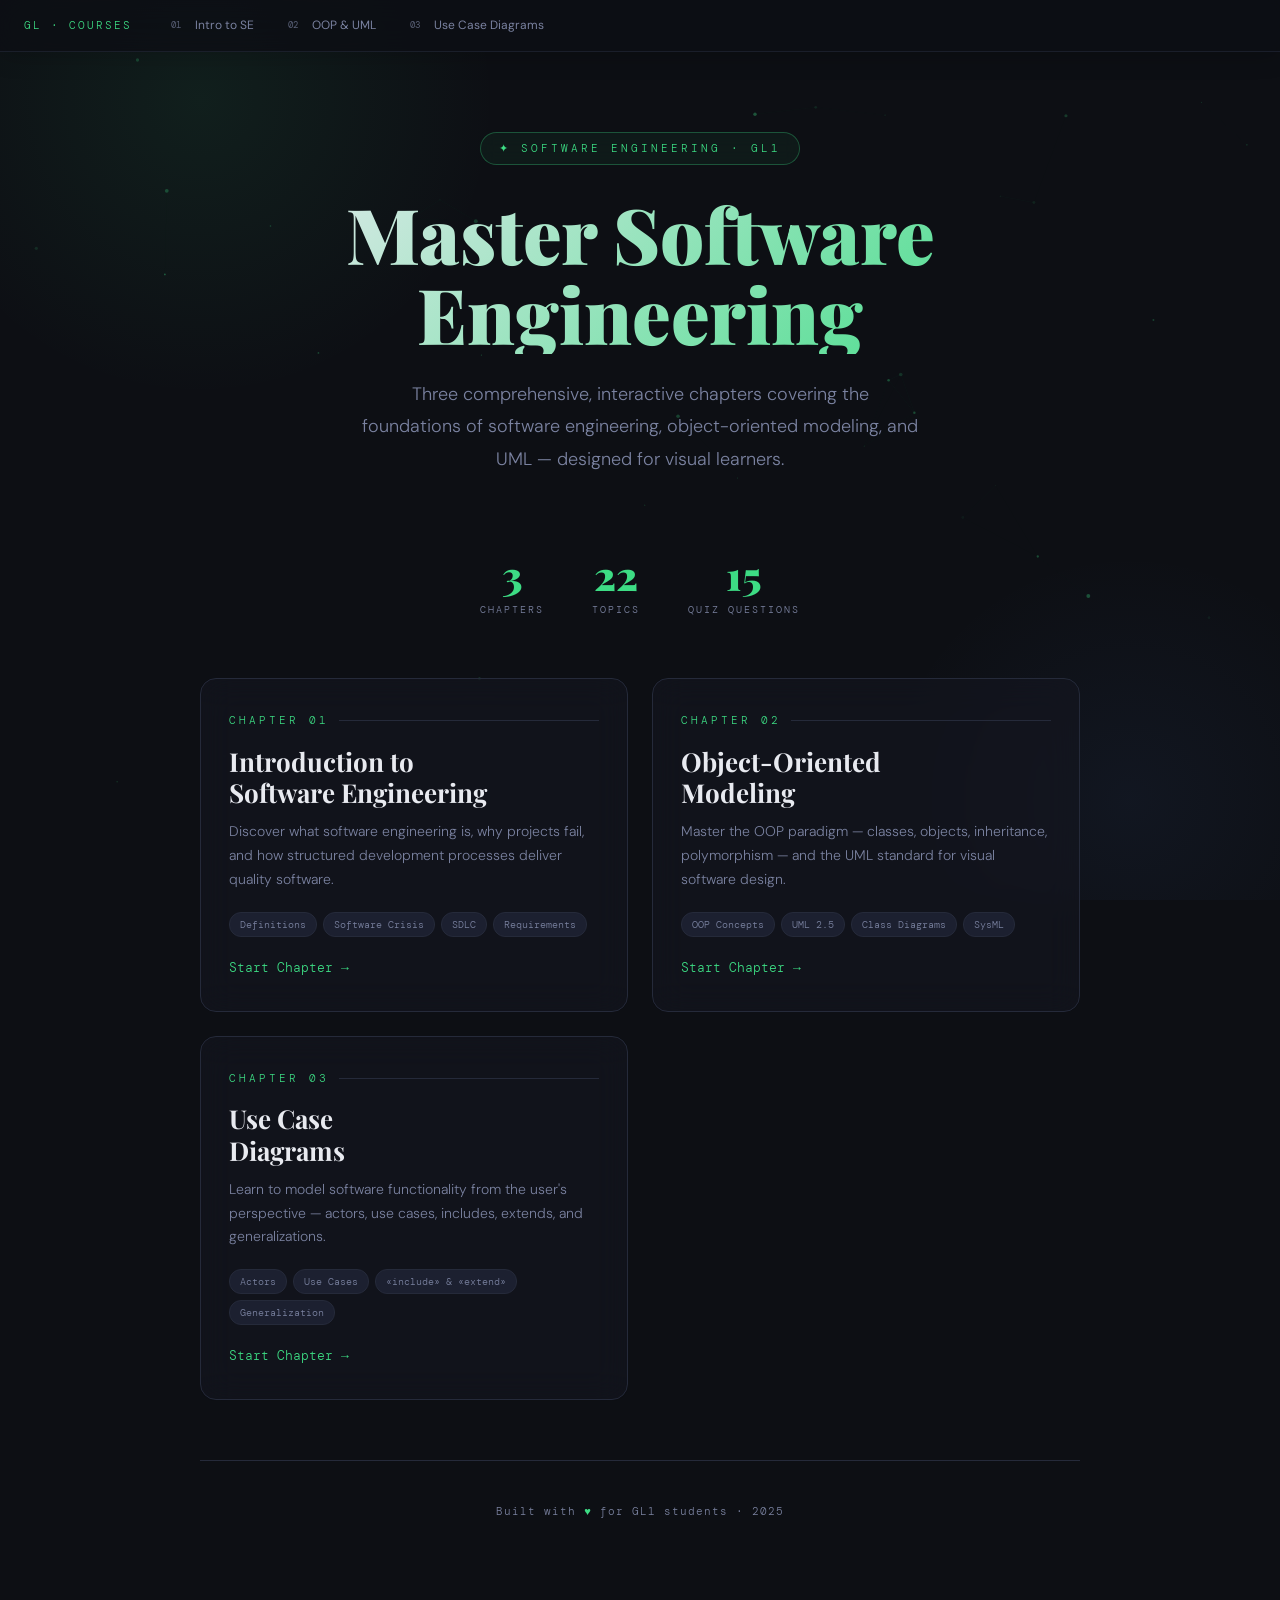
==== commit b936c81a: "Unify UI/UX across all courses: hero stats, toggleable checkmarks, sidebar progress, Google Analytic" ====
--- a/index.html
+++ b/index.html
@@ -1,6 +1,14 @@
 <!DOCTYPE html>
 <html lang="en">
 <head>
+<!-- Google tag (gtag.js) -->
+<script async src="https://www.googletagmanager.com/gtag/js?id=G-R2BP7HLFSL"></script>
+<script>
+  window.dataLayer = window.dataLayer || [];
+  function gtag(){dataLayer.push(arguments);}
+  gtag('js', new Date());
+  gtag('config', 'G-R2BP7HLFSL');
+</script>
 <meta charset="UTF-8">
 <meta name="viewport" content="width=device-width, initial-scale=1.0">
 <title>GL — Software Engineering Courses</title>
@@ -302,7 +310,7 @@
 
 <!-- UNIFIED HEADER -->
 <header class="site-header">
-  <a class="site-header-brand" href="#">GL · Courses</a>
+  <a class="site-header-brand" href="index.html">GL · Courses</a>
   <button class="site-header-toggle" onclick="document.querySelector('.site-header-nav').classList.toggle('open')">☰</button>
   <nav class="site-header-nav">
     <a href="software_engineering_course.html"><span class="nav-num">01</span> Intro to SE</a>
--- a/common.css
+++ b/common.css
@@ -234,7 +234,8 @@
 }
 
 .nav-item {
-  display: block;
+  display: flex;
+  align-items: center;
   padding: 9px 12px;
   border-radius: 8px;
   font-size: 13px;
@@ -276,14 +277,6 @@
   display: none;
   padding: 60px 80px;
   max-width: 860px;
-  animation: fadeIn 0.4s ease;
-}
-
-.section.active { display: block; }
-
-@keyframes fadeIn {
-  from { opacity: 0; transform: translateY(16px); }
-  to { opacity: 1; transform: translateY(0); }
 }
 
 /* ============================================================
@@ -291,7 +284,7 @@
    ============================================================ */
 .hero {
   min-height: 100vh;
-  display: flex;
+  display: none;
   flex-direction: column;
   justify-content: center;
   padding: 80px;
@@ -300,6 +293,11 @@
               radial-gradient(circle at 50% 80%, rgba(91,141,239,0.04) 0%, transparent 40%);
 }
 
+.hero.active {
+  display: flex !important;
+  animation: fadeIn 0.45s cubic-bezier(0.23,1,0.32,1);
+}
+
 .hero-tag {
   font-family: 'DM Mono', monospace;
   font-size: 11px;
@@ -310,6 +308,31 @@
   display: flex;
   align-items: center;
   gap: 12px;
+}
+
+.hero-stats {
+  display: flex;
+  gap: 32px;
+  margin-top: 40px;
+}
+.hero-stats.center {
+  justify-content: center;
+}
+.hero-stat-item {
+  text-align: center;
+}
+.hero-stat-num {
+  font-family: 'Playfair Display', serif;
+  font-size: 32px;
+  font-weight: 900;
+  color: var(--green);
+}
+.hero-stat-label {
+  font-family: 'DM Mono', monospace;
+  font-size: 10px;
+  color: var(--muted);
+  letter-spacing: 2px;
+  text-transform: uppercase;
 }
 
 .hero-tag::before {
@@ -1553,19 +1576,28 @@
    ============================================================ */
 .nav-item .check-icon {
   margin-left: auto;
-  font-size: 12px;
-  opacity: 0;
-  transform: scale(0);
-  transition: all 0.3s cubic-bezier(0.34, 1.56, 0.64, 1);
-  color: var(--green);
+  font-size: 11px;
+  width: 18px;
+  height: 18px;
+  border-radius: 50%;
+  border: 1.5px solid var(--muted);
+  display: flex;
+  align-items: center;
+  justify-content: center;
+  color: transparent; /* hidden by default */
+  transition: all 0.2s cubic-bezier(0.23,1,0.32,1);
+  opacity: 0.6;
+}
+.nav-item .check-icon:hover {
+  opacity: 1;
+  border-color: var(--text);
+  transform: scale(1.1);
 }
 .nav-item.visited .check-icon {
+  background: var(--green);
+  border-color: var(--green);
+  color: #0d1a14;
   opacity: 1;
-  transform: scale(1);
-}
-.nav-item {
-  display: flex;
-  align-items: center;
 }
 
 /* ============================================================
